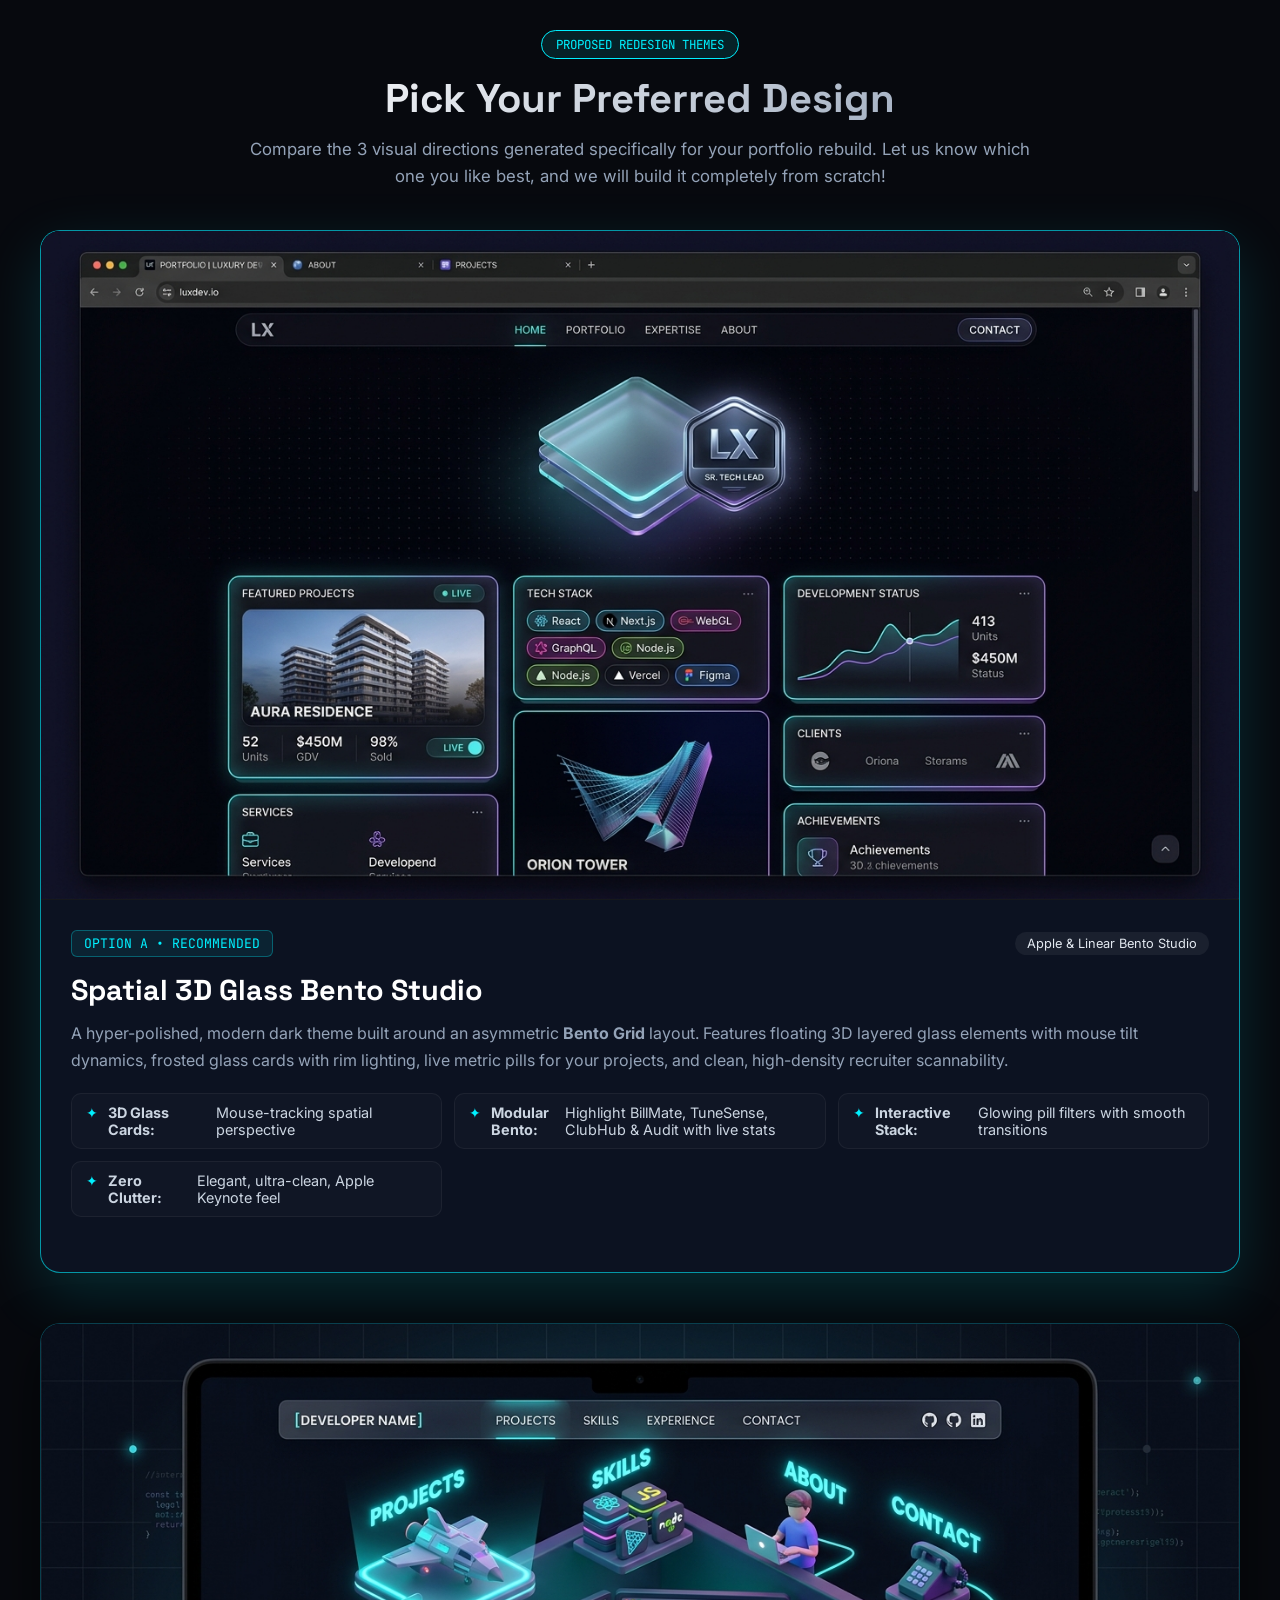
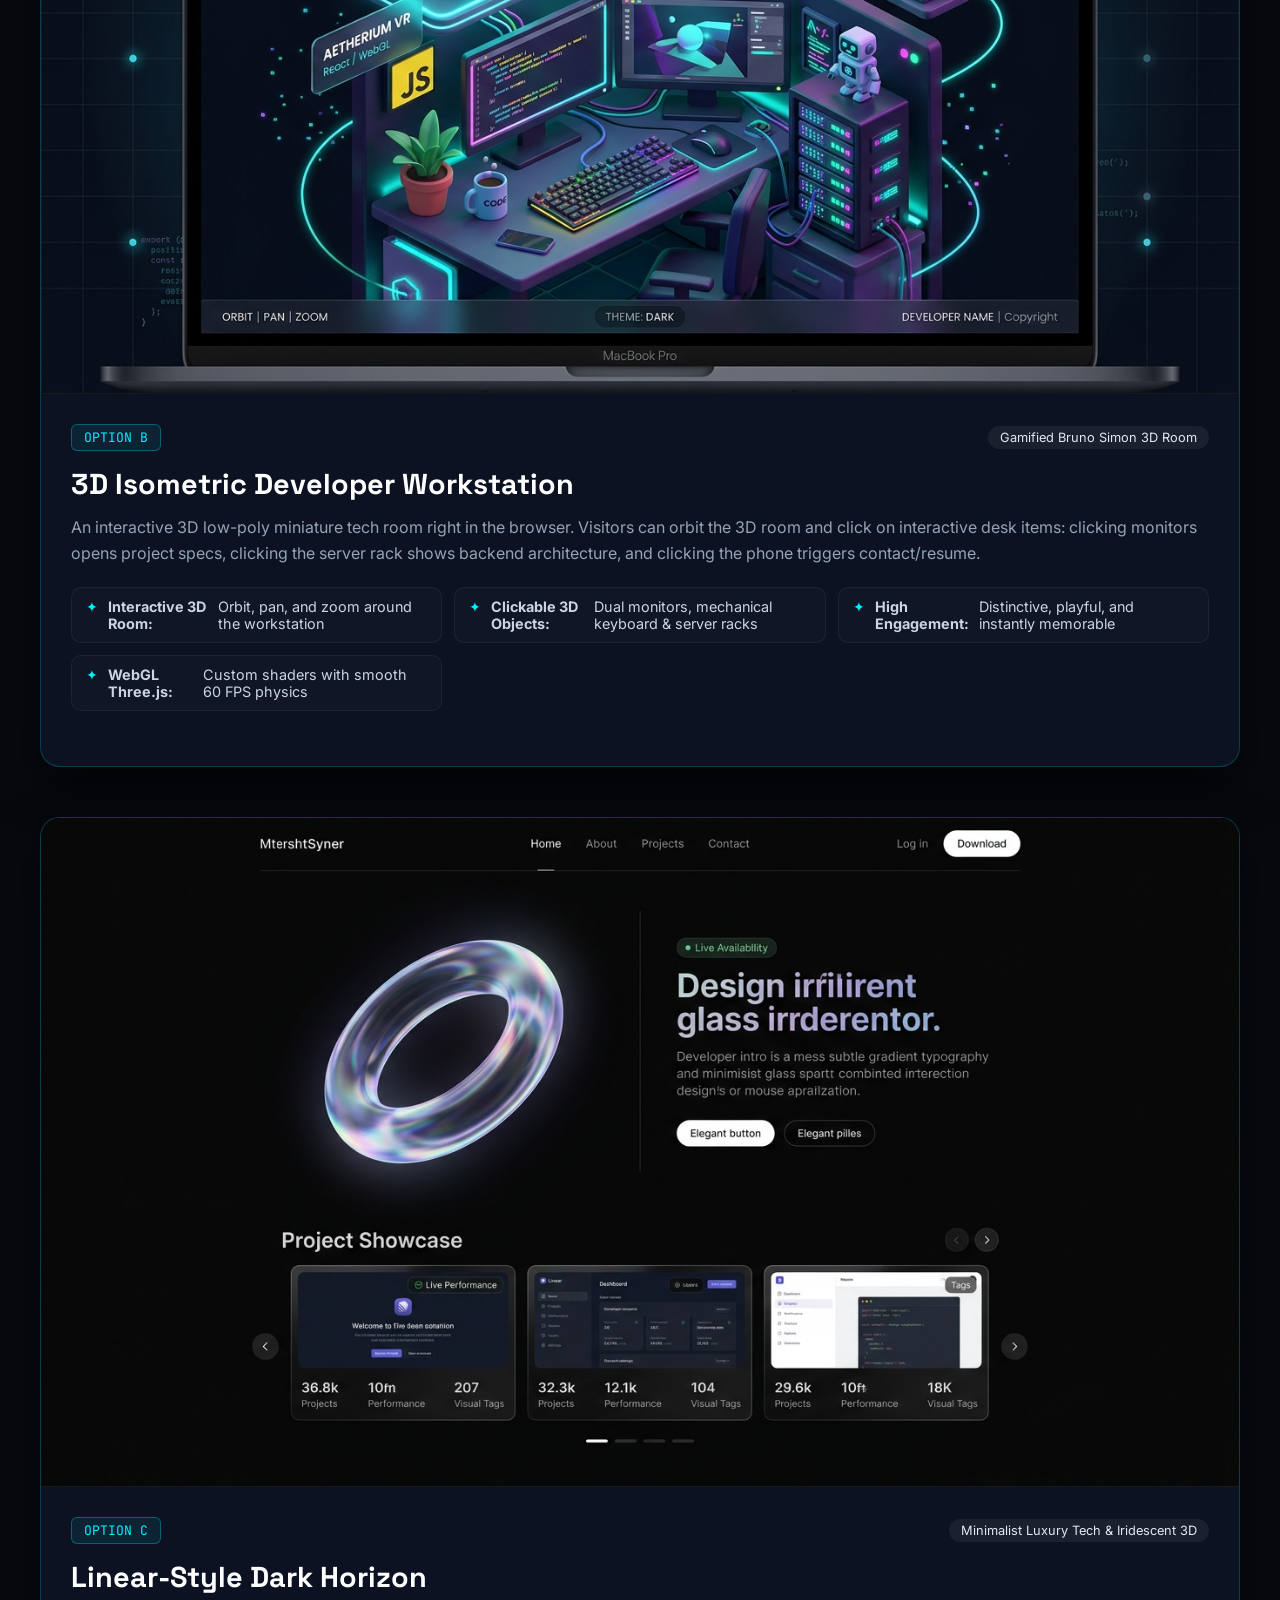
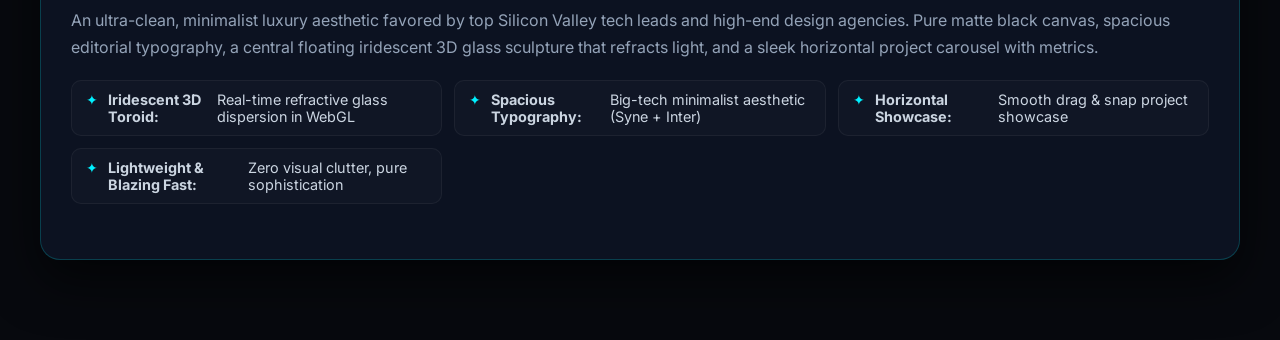
==== preview-concepts.html @ 36969100 "feat(ui): rebuild portfolio from scratch as Spatial 3D Glass Bento Studio" ====
<!DOCTYPE html>
<html lang="en">
<head>
  <meta charset="UTF-8">
  <meta name="viewport" content="width=device-width, initial-scale=1.0">
  <title>Portfolio UI/UX Redesign — Visual Concept Gallery</title>
  <link rel="preconnect" href="https://fonts.googleapis.com">
  <link rel="preconnect" href="https://fonts.gstatic.com" crossorigin>
  <link href="https://fonts.googleapis.com/css2?family=Space+Grotesk:wght@400;600;700&family=Inter:wght@400;500;600&family=JetBrains+Mono:wght@400;500&display=swap" rel="stylesheet">
  <style>
    :root {
      --bg: #07090e;
      --card-bg: rgba(15, 23, 42, 0.7);
      --border: rgba(0, 240, 255, 0.2);
      --accent: #00f0ff;
      --accent-purple: #a855f7;
      --text: #f1f5f9;
      --text-muted: #94a3b8;
    }
    * { box-sizing: border-box; margin: 0; padding: 0; }
    body {
      background: var(--bg);
      color: var(--text);
      font-family: 'Inter', sans-serif;
      padding: 30px 20px 80px;
      min-height: 100vh;
    }
    .header {
      text-align: center;
      max-width: 800px;
      margin: 0 auto 40px;
    }
    .badge {
      display: inline-block;
      font-family: 'JetBrains Mono', monospace;
      font-size: 0.78rem;
      padding: 5px 14px;
      border-radius: 9999px;
      background: rgba(0, 240, 255, 0.1);
      border: 1px solid var(--accent);
      color: var(--accent);
      margin-bottom: 14px;
    }
    h1 {
      font-family: 'Space Grotesk', sans-serif;
      font-size: 2.5rem;
      font-weight: 700;
      margin-bottom: 12px;
      background: linear-gradient(135deg, #fff 0%, #94a3b8 100%);
      -webkit-background-clip: text;
      -webkit-text-fill-color: transparent;
    }
    p.lead {
      color: var(--text-muted);
      font-size: 1.05rem;
      line-height: 1.6;
    }
    .concepts-grid {
      display: flex;
      flex-direction: column;
      gap: 50px;
      max-width: 1200px;
      margin: 0 auto;
    }
    .concept-card {
      background: var(--card-bg);
      border: 1px solid var(--border);
      border-radius: 20px;
      overflow: hidden;
      box-shadow: 0 20px 50px rgba(0, 0, 0, 0.6);
      transition: all 0.3s ease;
    }
    .concept-card.featured {
      border-color: rgba(0, 240, 255, 0.6);
      box-shadow: 0 20px 60px rgba(0, 240, 255, 0.15);
    }
    .image-wrapper {
      position: relative;
      width: 100%;
      background: #020408;
      border-bottom: 1px solid rgba(255, 255, 255, 0.08);
      overflow: hidden;
    }
    .image-wrapper img {
      width: 100%;
      height: auto;
      display: block;
      transition: transform 0.4s ease;
    }
    .image-wrapper:hover img {
      transform: scale(1.015);
    }
    .card-body {
      padding: 30px;
    }
    .card-meta {
      display: flex;
      align-items: center;
      justify-content: space-between;
      margin-bottom: 15px;
      flex-wrap: wrap;
      gap: 10px;
    }
    .option-tag {
      font-family: 'JetBrains Mono', monospace;
      font-size: 0.82rem;
      color: var(--accent);
      background: rgba(0, 240, 255, 0.08);
      border: 1px solid rgba(0, 240, 255, 0.3);
      padding: 4px 12px;
      border-radius: 6px;
    }
    .vibe-pill {
      font-size: 0.8rem;
      color: #e2e8f0;
      background: rgba(255, 255, 255, 0.06);
      padding: 4px 12px;
      border-radius: 9999px;
    }
    h2 {
      font-family: 'Space Grotesk', sans-serif;
      font-size: 1.8rem;
      margin-bottom: 12px;
      color: #fff;
    }
    .description {
      color: var(--text-muted);
      line-height: 1.65;
      font-size: 1rem;
      margin-bottom: 20px;
    }
    .features-list {
      display: grid;
      grid-template-columns: repeat(auto-fit, minmax(280px, 1fr));
      gap: 12px;
      margin-bottom: 25px;
    }
    .feature-item {
      display: flex;
      align-items: flex-start;
      gap: 10px;
      font-size: 0.9rem;
      color: #cbd5e1;
      background: rgba(255, 255, 255, 0.02);
      padding: 10px 14px;
      border-radius: 10px;
      border: 1px solid rgba(255, 255, 255, 0.05);
    }
    .feature-icon {
      color: var(--accent);
    }
  </style>
</head>
<body>
  <div class="header">
    <span class="badge">PROPOSED REDESIGN THEMES</span>
    <h1>Pick Your Preferred Design</h1>
    <p class="lead">Compare the 3 visual directions generated specifically for your portfolio rebuild. Let us know which one you like best, and we will build it completely from scratch!</p>
  </div>

  <div class="concepts-grid">
    <!-- CONCEPT A -->
    <div class="concept-card featured" id="concept-a">
      <div class="image-wrapper">
        <img src="assets/images/concept-a-bento.jpg" alt="Option A: Spatial 3D Glass Bento Studio" />
      </div>
      <div class="card-body">
        <div class="card-meta">
          <span class="option-tag">OPTION A • RECOMMENDED</span>
          <span class="vibe-pill">Apple & Linear Bento Studio</span>
        </div>
        <h2>Spatial 3D Glass Bento Studio</h2>
        <p class="description">
          A hyper-polished, modern dark theme built around an asymmetric <strong>Bento Grid</strong> layout. Features floating 3D layered glass elements with mouse tilt dynamics, frosted glass cards with rim lighting, live metric pills for your projects, and clean, high-density recruiter scannability.
        </p>
        <div class="features-list">
          <div class="feature-item"><span class="feature-icon">✦</span> <strong>3D Glass Cards:</strong> Mouse-tracking spatial perspective</div>
          <div class="feature-item"><span class="feature-icon">✦</span> <strong>Modular Bento:</strong> Highlight BillMate, TuneSense, ClubHub & Audit with live stats</div>
          <div class="feature-item"><span class="feature-icon">✦</span> <strong>Interactive Stack:</strong> Glowing pill filters with smooth transitions</div>
          <div class="feature-item"><span class="feature-icon">✦</span> <strong>Zero Clutter:</strong> Elegant, ultra-clean, Apple Keynote feel</div>
        </div>
      </div>
    </div>

    <!-- CONCEPT B -->
    <div class="concept-card" id="concept-b">
      <div class="image-wrapper">
        <img src="assets/images/concept-b-isometric.jpg" alt="Option B: 3D Isometric Developer Room" />
      </div>
      <div class="card-body">
        <div class="card-meta">
          <span class="option-tag">OPTION B</span>
          <span class="vibe-pill">Gamified Bruno Simon 3D Room</span>
        </div>
        <h2>3D Isometric Developer Workstation</h2>
        <p class="description">
          An interactive 3D low-poly miniature tech room right in the browser. Visitors can orbit the 3D room and click on interactive desk items: clicking monitors opens project specs, clicking the server rack shows backend architecture, and clicking the phone triggers contact/resume.
        </p>
        <div class="features-list">
          <div class="feature-item"><span class="feature-icon">✦</span> <strong>Interactive 3D Room:</strong> Orbit, pan, and zoom around the workstation</div>
          <div class="feature-item"><span class="feature-icon">✦</span> <strong>Clickable 3D Objects:</strong> Dual monitors, mechanical keyboard & server racks</div>
          <div class="feature-item"><span class="feature-icon">✦</span> <strong>High Engagement:</strong> Distinctive, playful, and instantly memorable</div>
          <div class="feature-item"><span class="feature-icon">✦</span> <strong>WebGL Three.js:</strong> Custom shaders with smooth 60 FPS physics</div>
        </div>
      </div>
    </div>

    <!-- CONCEPT C -->
    <div class="concept-card" id="concept-c">
      <div class="image-wrapper">
        <img src="assets/images/concept-c-linear.jpg" alt="Option C: Linear Dark Horizon" />
      </div>
      <div class="card-body">
        <div class="card-meta">
          <span class="option-tag">OPTION C</span>
          <span class="vibe-pill">Minimalist Luxury Tech & Iridescent 3D</span>
        </div>
        <h2>Linear-Style Dark Horizon</h2>
        <p class="description">
          An ultra-clean, minimalist luxury aesthetic favored by top Silicon Valley tech leads and high-end design agencies. Pure matte black canvas, spacious editorial typography, a central floating iridescent 3D glass sculpture that refracts light, and a sleek horizontal project carousel with metrics.
        </p>
        <div class="features-list">
          <div class="feature-item"><span class="feature-icon">✦</span> <strong>Iridescent 3D Toroid:</strong> Real-time refractive glass dispersion in WebGL</div>
          <div class="feature-item"><span class="feature-icon">✦</span> <strong>Spacious Typography:</strong> Big-tech minimalist aesthetic (Syne + Inter)</div>
          <div class="feature-item"><span class="feature-icon">✦</span> <strong>Horizontal Showcase:</strong> Smooth drag & snap project showcase</div>
          <div class="feature-item"><span class="feature-icon">✦</span> <strong>Lightweight & Blazing Fast:</strong> Zero visual clutter, pure sophistication</div>
        </div>
      </div>
    </div>
  </div>
</body>
</html>
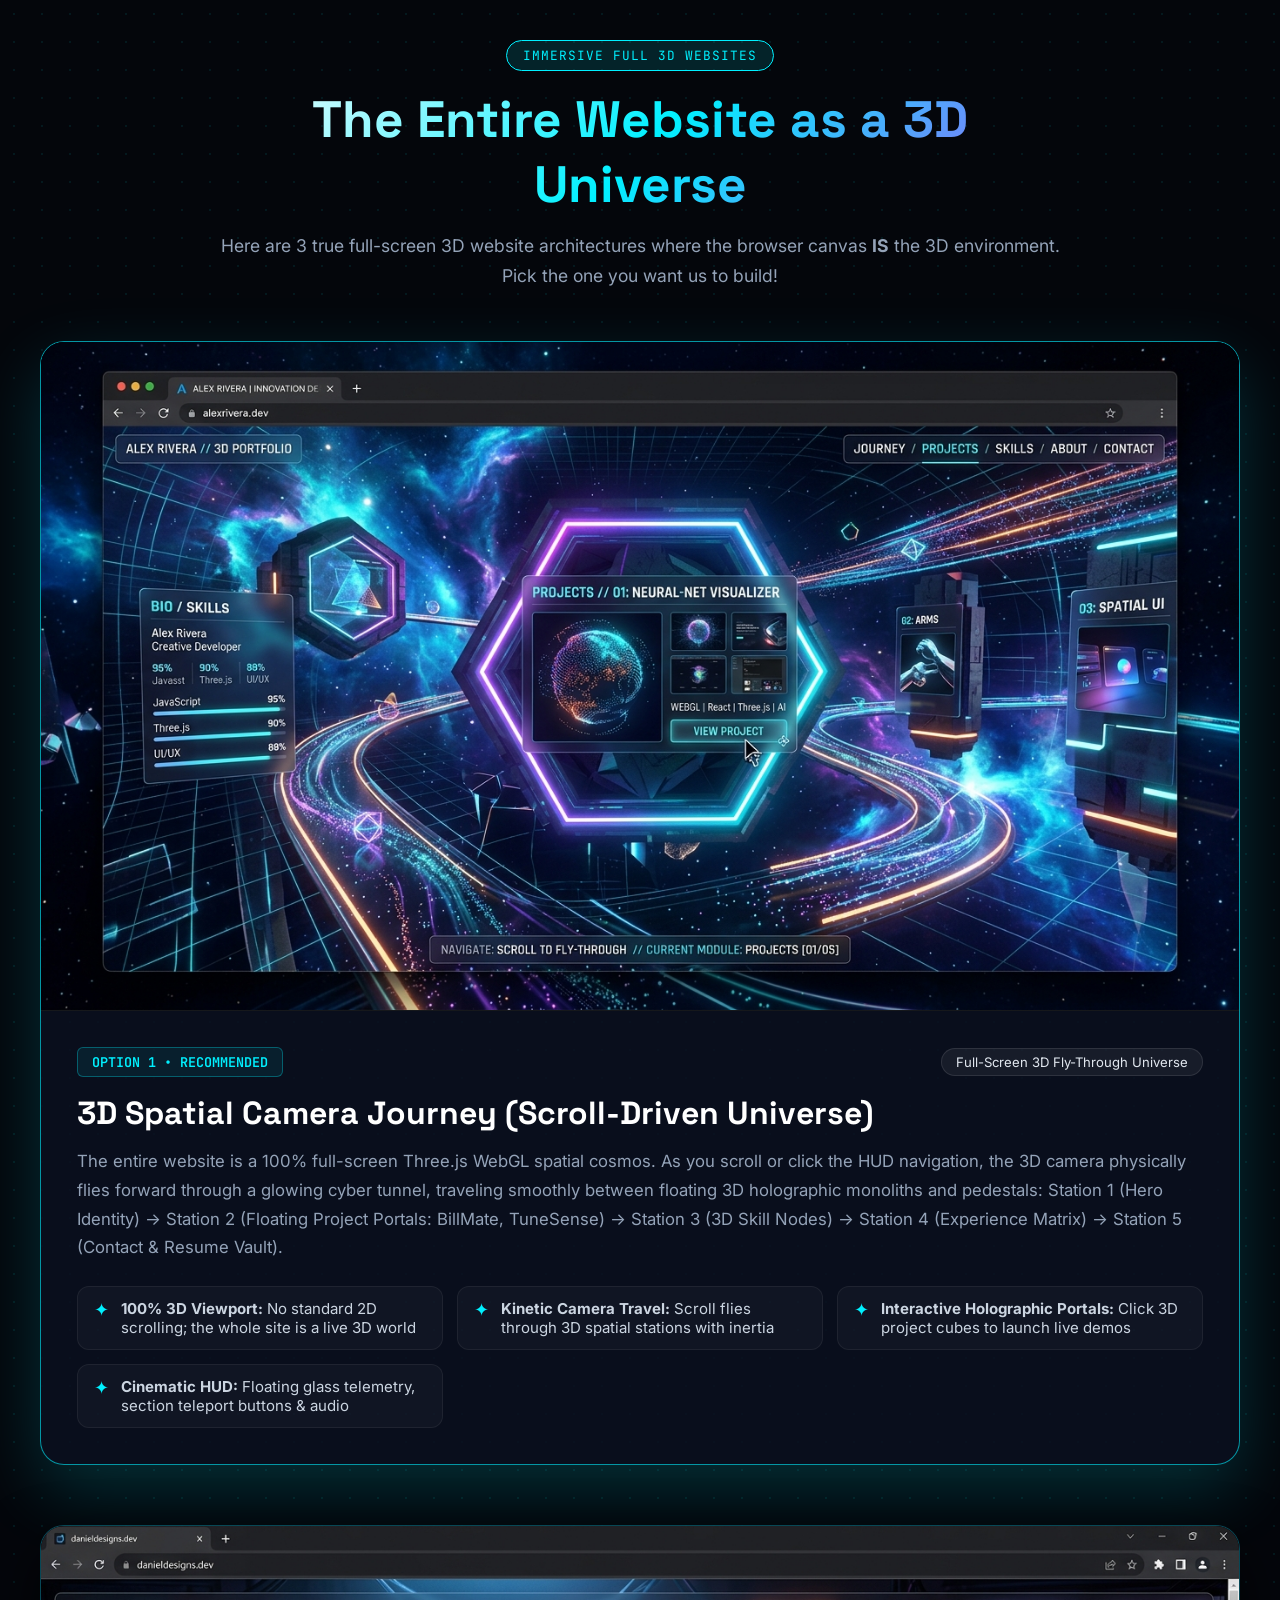
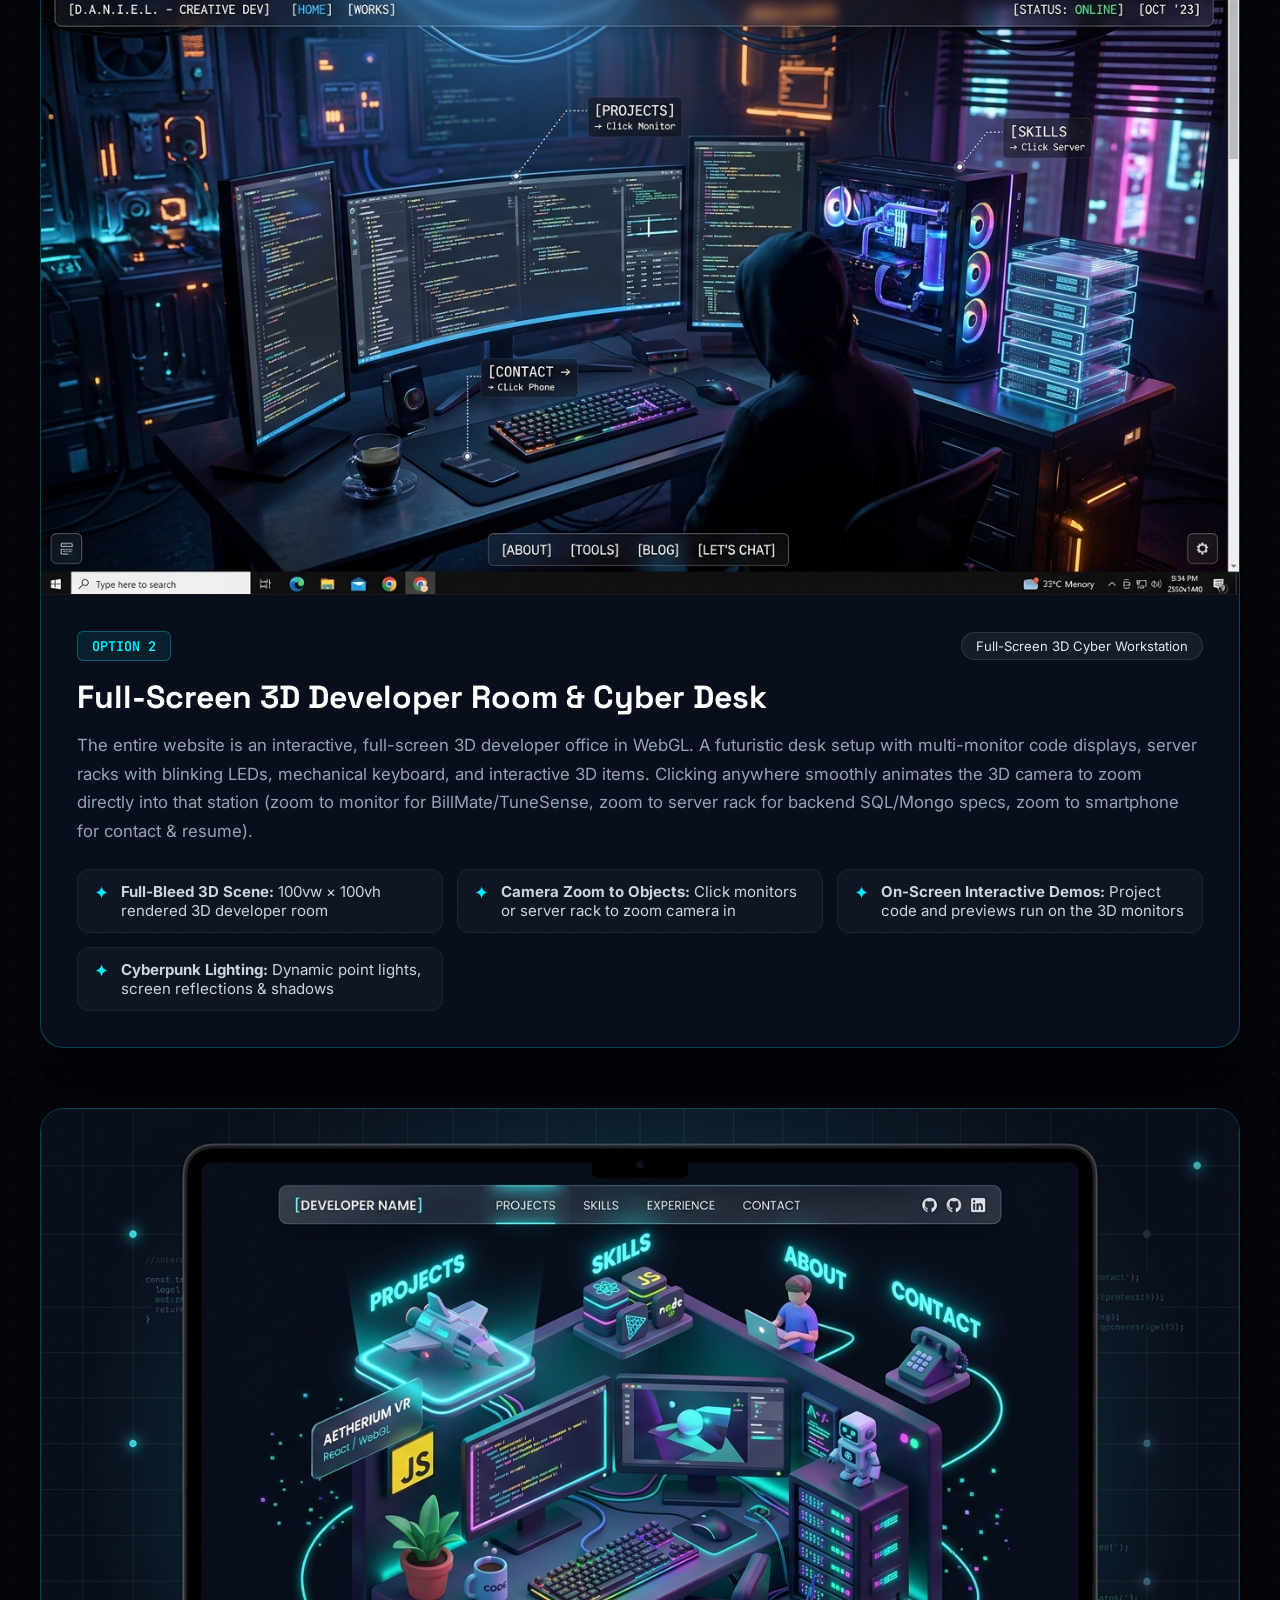
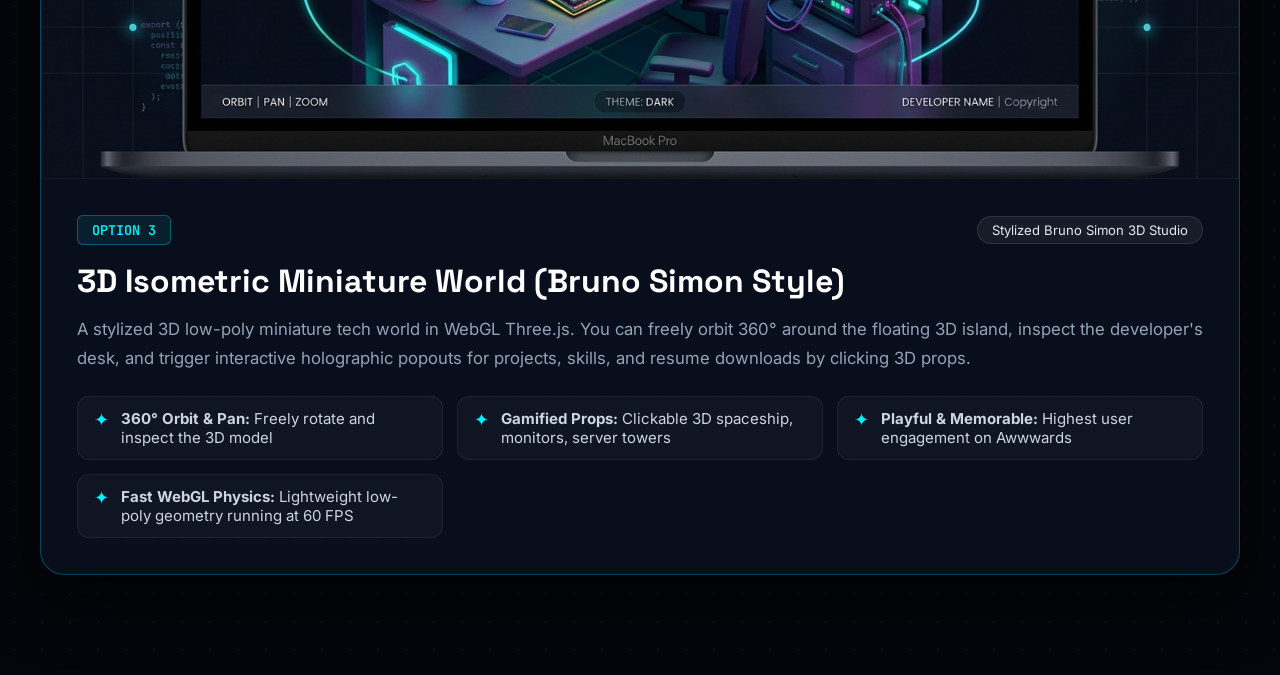
==== commit d888ef49: "feat(ui): implement full-screen 3D interactive cyber workstation room" ====
--- a/preview-concepts.html
+++ b/preview-concepts.html
@@ -3,18 +3,18 @@
 <head>
   <meta charset="UTF-8">
   <meta name="viewport" content="width=device-width, initial-scale=1.0">
-  <title>Portfolio UI/UX Redesign — Visual Concept Gallery</title>
+  <title>Full 3D Website Concepts — Visual Gallery</title>
   <link rel="preconnect" href="https://fonts.googleapis.com">
   <link rel="preconnect" href="https://fonts.gstatic.com" crossorigin>
-  <link href="https://fonts.googleapis.com/css2?family=Space+Grotesk:wght@400;600;700&family=Inter:wght@400;500;600&family=JetBrains+Mono:wght@400;500&display=swap" rel="stylesheet">
+  <link href="https://fonts.googleapis.com/css2?family=Space+Grotesk:wght@500;600;700&family=Inter:wght@400;500;600&family=JetBrains+Mono:wght@400;500;600&display=swap" rel="stylesheet">
   <style>
     :root {
-      --bg: #07090e;
-      --card-bg: rgba(15, 23, 42, 0.7);
-      --border: rgba(0, 240, 255, 0.2);
+      --bg: #04060b;
+      --card-bg: rgba(11, 17, 32, 0.85);
+      --border: rgba(0, 240, 255, 0.25);
       --accent: #00f0ff;
       --accent-purple: #a855f7;
-      --text: #f1f5f9;
+      --text: #f8fafc;
       --text-muted: #94a3b8;
     }
     * { box-sizing: border-box; margin: 0; padding: 0; }
@@ -22,57 +22,60 @@
       background: var(--bg);
       color: var(--text);
       font-family: 'Inter', sans-serif;
-      padding: 30px 20px 80px;
+      padding: 40px 20px 100px;
       min-height: 100vh;
+      background-image: radial-gradient(rgba(0, 240, 255, 0.08) 1px, transparent 1px);
+      background-size: 28px 28px;
     }
     .header {
       text-align: center;
-      max-width: 800px;
-      margin: 0 auto 40px;
+      max-width: 860px;
+      margin: 0 auto 50px;
     }
     .badge {
       display: inline-block;
       font-family: 'JetBrains Mono', monospace;
-      font-size: 0.78rem;
-      padding: 5px 14px;
+      font-size: 0.8rem;
+      padding: 6px 16px;
       border-radius: 9999px;
-      background: rgba(0, 240, 255, 0.1);
+      background: rgba(0, 240, 255, 0.12);
       border: 1px solid var(--accent);
       color: var(--accent);
-      margin-bottom: 14px;
+      margin-bottom: 16px;
+      letter-spacing: 1px;
     }
     h1 {
       font-family: 'Space Grotesk', sans-serif;
-      font-size: 2.5rem;
-      font-weight: 700;
-      margin-bottom: 12px;
-      background: linear-gradient(135deg, #fff 0%, #94a3b8 100%);
+      font-size: clamp(2.2rem, 5vw, 3.2rem);
+      font-weight: 800;
+      margin-bottom: 14px;
+      background: linear-gradient(135deg, #fff 0%, #00f0ff 50%, #a855f7 100%);
       -webkit-background-clip: text;
       -webkit-text-fill-color: transparent;
     }
     p.lead {
       color: var(--text-muted);
-      font-size: 1.05rem;
-      line-height: 1.6;
+      font-size: 1.1rem;
+      line-height: 1.7;
     }
     .concepts-grid {
       display: flex;
       flex-direction: column;
-      gap: 50px;
+      gap: 60px;
       max-width: 1200px;
       margin: 0 auto;
     }
     .concept-card {
       background: var(--card-bg);
       border: 1px solid var(--border);
-      border-radius: 20px;
+      border-radius: 24px;
       overflow: hidden;
-      box-shadow: 0 20px 50px rgba(0, 0, 0, 0.6);
+      box-shadow: 0 25px 60px rgba(0, 0, 0, 0.7);
       transition: all 0.3s ease;
     }
     .concept-card.featured {
       border-color: rgba(0, 240, 255, 0.6);
-      box-shadow: 0 20px 60px rgba(0, 240, 255, 0.15);
+      box-shadow: 0 25px 70px rgba(0, 240, 255, 0.18);
     }
     .image-wrapper {
       position: relative;
@@ -91,139 +94,141 @@
       transform: scale(1.015);
     }
     .card-body {
-      padding: 30px;
+      padding: 36px;
     }
     .card-meta {
       display: flex;
       align-items: center;
       justify-content: space-between;
-      margin-bottom: 15px;
+      margin-bottom: 16px;
       flex-wrap: wrap;
       gap: 10px;
     }
     .option-tag {
       font-family: 'JetBrains Mono', monospace;
-      font-size: 0.82rem;
+      font-size: 0.84rem;
+      font-weight: 600;
       color: var(--accent);
       background: rgba(0, 240, 255, 0.08);
       border: 1px solid rgba(0, 240, 255, 0.3);
-      padding: 4px 12px;
+      padding: 5px 14px;
       border-radius: 6px;
     }
     .vibe-pill {
-      font-size: 0.8rem;
+      font-size: 0.82rem;
       color: #e2e8f0;
       background: rgba(255, 255, 255, 0.06);
-      padding: 4px 12px;
+      padding: 5px 14px;
       border-radius: 9999px;
+      border: 1px solid rgba(255, 255, 255, 0.1);
     }
     h2 {
       font-family: 'Space Grotesk', sans-serif;
-      font-size: 1.8rem;
-      margin-bottom: 12px;
+      font-size: 2rem;
+      margin-bottom: 14px;
       color: #fff;
     }
     .description {
       color: var(--text-muted);
-      line-height: 1.65;
-      font-size: 1rem;
-      margin-bottom: 20px;
+      line-height: 1.7;
+      font-size: 1.05rem;
+      margin-bottom: 24px;
     }
     .features-list {
       display: grid;
       grid-template-columns: repeat(auto-fit, minmax(280px, 1fr));
-      gap: 12px;
-      margin-bottom: 25px;
+      gap: 14px;
     }
     .feature-item {
       display: flex;
       align-items: flex-start;
-      gap: 10px;
-      font-size: 0.9rem;
+      gap: 12px;
+      font-size: 0.94rem;
       color: #cbd5e1;
-      background: rgba(255, 255, 255, 0.02);
-      padding: 10px 14px;
-      border-radius: 10px;
-      border: 1px solid rgba(255, 255, 255, 0.05);
+      background: rgba(255, 255, 255, 0.03);
+      padding: 12px 16px;
+      border-radius: 12px;
+      border: 1px solid rgba(255, 255, 255, 0.06);
     }
     .feature-icon {
       color: var(--accent);
+      font-size: 1.1rem;
     }
   </style>
 </head>
 <body>
   <div class="header">
-    <span class="badge">PROPOSED REDESIGN THEMES</span>
-    <h1>Pick Your Preferred Design</h1>
-    <p class="lead">Compare the 3 visual directions generated specifically for your portfolio rebuild. Let us know which one you like best, and we will build it completely from scratch!</p>
+    <span class="badge">IMMERSIVE FULL 3D WEBSITES</span>
+    <h1>The Entire Website as a 3D Universe</h1>
+    <p class="lead">Here are 3 true full-screen 3D website architectures where the browser canvas <strong>IS</strong> the 3D environment. Pick the one you want us to build!</p>
   </div>
 
   <div class="concepts-grid">
-    <!-- CONCEPT A -->
-    <div class="concept-card featured" id="concept-a">
+    <!-- CONCEPT 1 -->
+    <div class="concept-card featured">
       <div class="image-wrapper">
-        <img src="assets/images/concept-a-bento.jpg" alt="Option A: Spatial 3D Glass Bento Studio" />
+        <img src="assets/images/3d-option1-journey.jpg" alt="Option 1: 3D Spatial Fly-Through Camera Journey" />
       </div>
       <div class="card-body">
         <div class="card-meta">
-          <span class="option-tag">OPTION A • RECOMMENDED</span>
-          <span class="vibe-pill">Apple & Linear Bento Studio</span>
-        </div>
-        <h2>Spatial 3D Glass Bento Studio</h2>
+          <span class="option-tag">OPTION 1 • RECOMMENDED</span>
+          <span class="vibe-pill">Full-Screen 3D Fly-Through Universe</span>
+        </div>
+        <h2>3D Spatial Camera Journey (Scroll-Driven Universe)</h2>
         <p class="description">
-          A hyper-polished, modern dark theme built around an asymmetric <strong>Bento Grid</strong> layout. Features floating 3D layered glass elements with mouse tilt dynamics, frosted glass cards with rim lighting, live metric pills for your projects, and clean, high-density recruiter scannability.
+          The entire website is a 100% full-screen Three.js WebGL spatial cosmos. As you scroll or click the HUD navigation, the 3D camera physically flies forward through a glowing cyber tunnel, traveling smoothly between floating 3D holographic monoliths and pedestals: Station 1 (Hero Identity) &rarr; Station 2 (Floating Project Portals: BillMate, TuneSense) &rarr; Station 3 (3D Skill Nodes) &rarr; Station 4 (Experience Matrix) &rarr; Station 5 (Contact &amp; Resume Vault).
         </p>
         <div class="features-list">
-          <div class="feature-item"><span class="feature-icon">✦</span> <strong>3D Glass Cards:</strong> Mouse-tracking spatial perspective</div>
-          <div class="feature-item"><span class="feature-icon">✦</span> <strong>Modular Bento:</strong> Highlight BillMate, TuneSense, ClubHub & Audit with live stats</div>
-          <div class="feature-item"><span class="feature-icon">✦</span> <strong>Interactive Stack:</strong> Glowing pill filters with smooth transitions</div>
-          <div class="feature-item"><span class="feature-icon">✦</span> <strong>Zero Clutter:</strong> Elegant, ultra-clean, Apple Keynote feel</div>
+          <div class="feature-item"><span class="feature-icon">✦</span> <div><strong>100% 3D Viewport:</strong> No standard 2D scrolling; the whole site is a live 3D world</div></div>
+          <div class="feature-item"><span class="feature-icon">✦</span> <div><strong>Kinetic Camera Travel:</strong> Scroll flies through 3D spatial stations with inertia</div></div>
+          <div class="feature-item"><span class="feature-icon">✦</span> <div><strong>Interactive Holographic Portals:</strong> Click 3D project cubes to launch live demos</div></div>
+          <div class="feature-item"><span class="feature-icon">✦</span> <div><strong>Cinematic HUD:</strong> Floating glass telemetry, section teleport buttons &amp; audio</div></div>
         </div>
       </div>
     </div>
 
-    <!-- CONCEPT B -->
-    <div class="concept-card" id="concept-b">
+    <!-- CONCEPT 2 -->
+    <div class="concept-card">
       <div class="image-wrapper">
-        <img src="assets/images/concept-b-isometric.jpg" alt="Option B: 3D Isometric Developer Room" />
+        <img src="assets/images/3d-option2-room.jpg" alt="Option 2: Full-Screen 3D Interactive Cyber Workstation" />
       </div>
       <div class="card-body">
         <div class="card-meta">
-          <span class="option-tag">OPTION B</span>
-          <span class="vibe-pill">Gamified Bruno Simon 3D Room</span>
-        </div>
-        <h2>3D Isometric Developer Workstation</h2>
+          <span class="option-tag">OPTION 2</span>
+          <span class="vibe-pill">Full-Screen 3D Cyber Workstation</span>
+        </div>
+        <h2>Full-Screen 3D Developer Room &amp; Cyber Desk</h2>
         <p class="description">
-          An interactive 3D low-poly miniature tech room right in the browser. Visitors can orbit the 3D room and click on interactive desk items: clicking monitors opens project specs, clicking the server rack shows backend architecture, and clicking the phone triggers contact/resume.
+          The entire website is an interactive, full-screen 3D developer office in WebGL. A futuristic desk setup with multi-monitor code displays, server racks with blinking LEDs, mechanical keyboard, and interactive 3D items. Clicking anywhere smoothly animates the 3D camera to zoom directly into that station (zoom to monitor for BillMate/TuneSense, zoom to server rack for backend SQL/Mongo specs, zoom to smartphone for contact &amp; resume).
         </p>
         <div class="features-list">
-          <div class="feature-item"><span class="feature-icon">✦</span> <strong>Interactive 3D Room:</strong> Orbit, pan, and zoom around the workstation</div>
-          <div class="feature-item"><span class="feature-icon">✦</span> <strong>Clickable 3D Objects:</strong> Dual monitors, mechanical keyboard & server racks</div>
-          <div class="feature-item"><span class="feature-icon">✦</span> <strong>High Engagement:</strong> Distinctive, playful, and instantly memorable</div>
-          <div class="feature-item"><span class="feature-icon">✦</span> <strong>WebGL Three.js:</strong> Custom shaders with smooth 60 FPS physics</div>
+          <div class="feature-item"><span class="feature-icon">✦</span> <div><strong>Full-Bleed 3D Scene:</strong> 100vw &times; 100vh rendered 3D developer room</div></div>
+          <div class="feature-item"><span class="feature-icon">✦</span> <div><strong>Camera Zoom to Objects:</strong> Click monitors or server rack to zoom camera in</div></div>
+          <div class="feature-item"><span class="feature-icon">✦</span> <div><strong>On-Screen Interactive Demos:</strong> Project code and previews run on the 3D monitors</div></div>
+          <div class="feature-item"><span class="feature-icon">✦</span> <div><strong>Cyberpunk Lighting:</strong> Dynamic point lights, screen reflections &amp; shadows</div></div>
         </div>
       </div>
     </div>
 
-    <!-- CONCEPT C -->
-    <div class="concept-card" id="concept-c">
+    <!-- CONCEPT 3 -->
+    <div class="concept-card">
       <div class="image-wrapper">
-        <img src="assets/images/concept-c-linear.jpg" alt="Option C: Linear Dark Horizon" />
+        <img src="assets/images/3d-option3-isometric.jpg" alt="Option 3: 3D Isometric Studio" />
       </div>
       <div class="card-body">
         <div class="card-meta">
-          <span class="option-tag">OPTION C</span>
-          <span class="vibe-pill">Minimalist Luxury Tech & Iridescent 3D</span>
-        </div>
-        <h2>Linear-Style Dark Horizon</h2>
+          <span class="option-tag">OPTION 3</span>
+          <span class="vibe-pill">Stylized Bruno Simon 3D Studio</span>
+        </div>
+        <h2>3D Isometric Miniature World (Bruno Simon Style)</h2>
         <p class="description">
-          An ultra-clean, minimalist luxury aesthetic favored by top Silicon Valley tech leads and high-end design agencies. Pure matte black canvas, spacious editorial typography, a central floating iridescent 3D glass sculpture that refracts light, and a sleek horizontal project carousel with metrics.
+          A stylized 3D low-poly miniature tech world in WebGL Three.js. You can freely orbit 360&deg; around the floating 3D island, inspect the developer's desk, and trigger interactive holographic popouts for projects, skills, and resume downloads by clicking 3D props.
         </p>
         <div class="features-list">
-          <div class="feature-item"><span class="feature-icon">✦</span> <strong>Iridescent 3D Toroid:</strong> Real-time refractive glass dispersion in WebGL</div>
-          <div class="feature-item"><span class="feature-icon">✦</span> <strong>Spacious Typography:</strong> Big-tech minimalist aesthetic (Syne + Inter)</div>
-          <div class="feature-item"><span class="feature-icon">✦</span> <strong>Horizontal Showcase:</strong> Smooth drag & snap project showcase</div>
-          <div class="feature-item"><span class="feature-icon">✦</span> <strong>Lightweight & Blazing Fast:</strong> Zero visual clutter, pure sophistication</div>
+          <div class="feature-item"><span class="feature-icon">✦</span> <div><strong>360&deg; Orbit &amp; Pan:</strong> Freely rotate and inspect the 3D model</div></div>
+          <div class="feature-item"><span class="feature-icon">✦</span> <div><strong>Gamified Props:</strong> Clickable 3D spaceship, monitors, server towers</div></div>
+          <div class="feature-item"><span class="feature-icon">✦</span> <div><strong>Playful &amp; Memorable:</strong> Highest user engagement on Awwwards</div></div>
+          <div class="feature-item"><span class="feature-icon">✦</span> <div><strong>Fast WebGL Physics:</strong> Lightweight low-poly geometry running at 60 FPS</div></div>
         </div>
       </div>
     </div>
